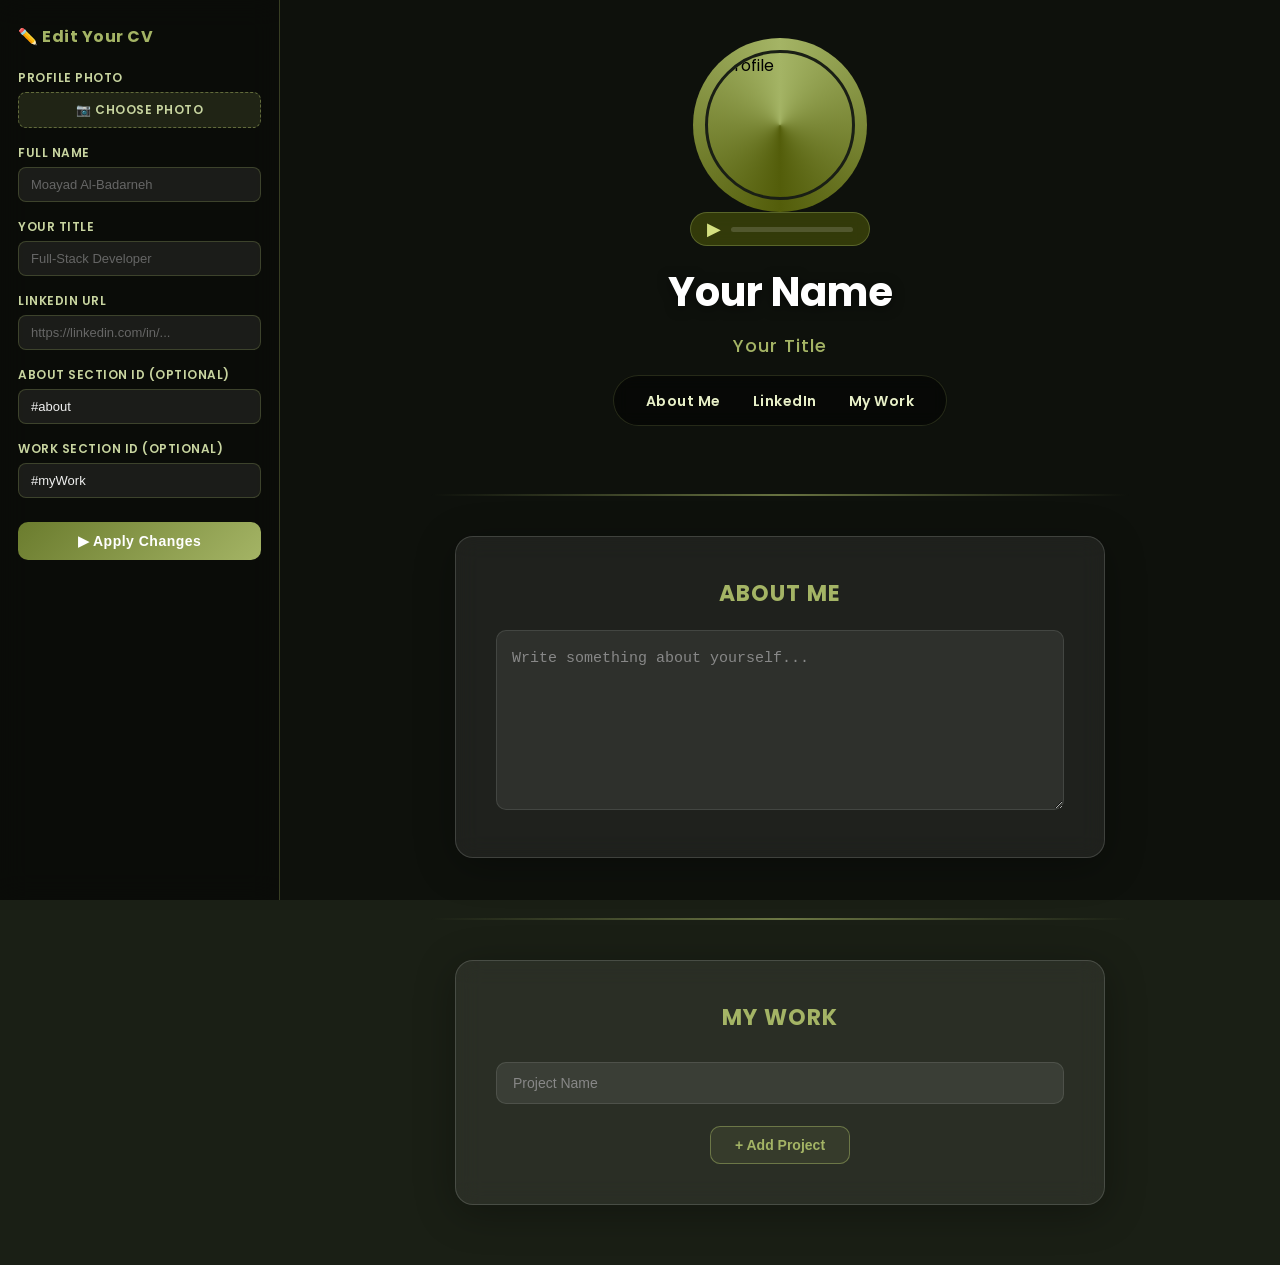
==== index.html @ 5a43d35f "Add files via upload" ====
<!DOCTYPE html>
<html lang="en">
<head>
    <meta charset="UTF-8">
    <meta name="viewport" content="width=device-width, initial-scale=1.0">
    <title>SmartCV</title>
    <link rel="icon" type="image/png" sizes="32x32" href="images/image.png">
    <link rel="stylesheet" href="style.css"/>
</head>
<body>

<!-- ===== خلفية الفيديو ===== -->
<video class="video-background" autoplay muted loop playsinline>
    <source src="vedio/vedio.mp4" type="video/mp4">
</video>
<div class="overlay"></div>

<!-- ===== لوحة التحرير (يسار) ===== -->
<aside class="editor-panel">
    <h3 class="editor-title">✏️ Edit Your CV</h3>

    <div class="input-group">
        <label>Profile Photo</label>
        <label class="file-label" for="profileImage">📷 Choose Photo</label>
        <input type="file" id="profileImage" accept="image/*" style="display:none">
    </div>

    <div class="input-group">
        <label>Full Name</label>
        <input type="text" id="fullName" placeholder="Moayad Al-Badarneh">
    </div>

    <div class="input-group">
        <label>Your Title</label>
        <input type="text" id="titleInput" placeholder="Full-Stack Developer">
    </div>

    <div class="input-group">
        <label>LinkedIn URL</label>
        <input type="url" id="linkedinInput" placeholder="https://linkedin.com/in/...">
    </div>

    <div class="input-group">
        <label>About Section ID (optional)</label>
        <input type="text" id="aboutInput" placeholder="#about" value="#about">
    </div>

    <div class="input-group">
        <label>Work Section ID (optional)</label>
        <input type="text" id="workInput" placeholder="#myWork" value="#myWork">
    </div>

    <button class="btn-primary" onclick="updateAll()">▶ Apply Changes</button>
</aside>

<!-- ===== معاينة السيرة ===== -->
<main class="cv-preview">

    <!-- Header -->
    <header>
        <div class="profile-container">
            <img id="previewImg" class="profile-img" src="https://ui-avatars.com/api/?name=Your+Name&background=535d0a&color=fff&size=150" alt="Profile">
        </div>

        <!-- مشغل الصوت -->
        <div class="audio-player">
            <button id="playBtn">▶</button>
            <div class="progress-container" id="progressContainer">
                <div class="progress" id="progress"></div>
            </div>
        </div>

        <audio id="audio">
            <source src="voice/beard.mp3" type="audio/mpeg">
        </audio>

        <h2 class="profile-name" id="displayName">Your Name</h2>
        <p class="profile-title" id="displayTitle">Your Title</p>

        <nav class="navigation">
            <ul>
                <li><a href="#about" id="aboutLink">About Me</a></li>
                <li><a href="#" id="linkedinLink" target="_blank">LinkedIn</a></li>
                <li><a href="#myWork" id="workLink">My Work</a></li>
            </ul>
        </nav>
    </header>

    <hr/>

    <!-- About Me -->
    <section id="about" class="glass-box">
        <h2>About Me</h2>
        <textarea id="aboutMe" class="about-input" placeholder="Write something about yourself..."></textarea>
    </section>

    <hr/>

    <!-- My Work -->
    <section id="myWork" class="glass-box">
        <h2>My Work</h2>
        <div id="projectsContainer">
            <input type="text" class="project-input" placeholder="Project Name">
        </div>
        <button class="btn-secondary" id="addProjectBtn">+ Add Project</button>
    </section>

</main>

<!-- ===== Scripts ===== -->
<script>
// ---- صورة البروفايل ----
document.getElementById("profileImage").addEventListener("change", function(e) {
    const file = e.target.files[0];
    if (!file) return;
    const reader = new FileReader();
    reader.onload = (event) => {
        document.getElementById("previewImg").src = event.target.result;
    };
    reader.readAsDataURL(file);
});

// ---- تحديث كل شيء دفعة واحدة ----
function updateAll() {
    const name  = document.getElementById("fullName").value.trim();
    const title = document.getElementById("titleInput").value.trim();

    document.getElementById("displayName").innerText  = name  || "Your Name";
    document.getElementById("displayTitle").innerText = title || "Your Title";

    const linkedin = document.getElementById("linkedinInput").value.trim();
    document.getElementById("linkedinLink").href = linkedin || "#";

    document.getElementById("aboutLink").href =
        document.getElementById("aboutInput").value.trim() || "#about";

    document.getElementById("workLink").href =
        document.getElementById("workInput").value.trim() || "#myWork";
}

// ---- تحديث فوري عند الكتابة ----
document.getElementById("fullName").addEventListener("input", () => {
    const v = document.getElementById("fullName").value.trim();
    document.getElementById("displayName").innerText = v || "Your Name";
});
document.getElementById("titleInput").addEventListener("input", () => {
    const v = document.getElementById("titleInput").value.trim();
    document.getElementById("displayTitle").innerText = v || "Your Title";
});

// ---- إضافة مشاريع ----
document.getElementById("addProjectBtn").addEventListener("click", () => {
    const input = document.createElement("input");
    input.type = "text";
    input.placeholder = "Project Name";
    input.classList.add("project-input");
    document.getElementById("projectsContainer").appendChild(input);
});

// ---- مشغل الصوت ----
const audio             = document.getElementById("audio");
const playBtn           = document.getElementById("playBtn");
const progressEl        = document.getElementById("progress");
const progressContainer = document.getElementById("progressContainer");

playBtn.addEventListener("click", () => {
    if (audio.paused) { audio.play();  playBtn.textContent = "❚❚"; }
    else              { audio.pause(); playBtn.textContent = "▶";  }
});

audio.addEventListener("timeupdate", () => {
    if (!audio.duration) return;
    progressEl.style.width = (audio.currentTime / audio.duration * 100) + "%";
});

progressContainer.addEventListener("click", (e) => {
    audio.currentTime = (e.offsetX / progressContainer.clientWidth) * audio.duration;
});

audio.addEventListener("ended", () => { playBtn.textContent = "▶"; });
</script>
</body>
</html>
---- style.css ----
@import url('https://fonts.googleapis.com/css2?family=Poppins:ital,wght@0,400;0,600;1,800&family=Playwrite+NZ+Basic:wght@100..400&display=swap');

/* ===== Reset ===== */
*, *::before, *::after {
    margin: 0;
    padding: 0;
    box-sizing: border-box;
    scroll-behavior: smooth;
}

body {
    font-family: 'Poppins', sans-serif;
    background-color: #1a1f15;
    min-height: 100vh;
    display: flex;
}

/* ===== خلفية الفيديو ===== */
.video-background {
    position: fixed;
    inset: 0;
    width: 100%;
    height: 100%;
    object-fit: cover;
    z-index: -2;
}

.overlay {
    position: fixed;
    inset: 0;
    background: rgba(0, 0, 0, 0.45);
    z-index: -1;
}

/* ===== لوحة التحرير ===== */
.editor-panel {
    position: fixed;
    top: 0;
    left: 0;
    width: 280px;
    height: 100vh;
    overflow-y: auto;
    background: rgba(10, 12, 8, 0.82);
    backdrop-filter: blur(14px);
    -webkit-backdrop-filter: blur(14px);
    border-right: 1px solid rgba(164, 180, 101, 0.3);
    padding: 24px 18px;
    z-index: 100;
    display: flex;
    flex-direction: column;
    gap: 4px;
}

.editor-title {
    color: #a4b465;
    font-size: 16px;
    font-weight: 700;
    margin-bottom: 16px;
    letter-spacing: 0.5px;
}

.input-group {
    display: flex;
    flex-direction: column;
    gap: 5px;
    margin-bottom: 12px;
}

.input-group label {
    color: #c8d5a0;
    font-size: 12px;
    font-weight: 600;
    text-transform: uppercase;
    letter-spacing: 0.5px;
}

.input-group input {
    padding: 9px 12px;
    border-radius: 8px;
    border: 1px solid rgba(164, 180, 101, 0.25);
    outline: none;
    background: rgba(255, 255, 255, 0.07);
    color: #f0f0f0;
    font-size: 13px;
    transition: border-color 0.2s;
}

.input-group input:focus {
    border-color: #a4b465;
    background: rgba(164, 180, 101, 0.08);
}

.input-group input::placeholder { color: #666; }

.file-label {
    display: inline-block;
    padding: 8px 14px;
    border-radius: 8px;
    background: rgba(164, 180, 101, 0.15);
    border: 1px dashed rgba(164, 180, 101, 0.5);
    color: #a4b465;
    font-size: 13px;
    cursor: pointer;
    text-align: center;
    transition: background 0.2s;
}
.file-label:hover { background: rgba(164, 180, 101, 0.25); }

.btn-primary {
    margin-top: 8px;
    padding: 11px;
    width: 100%;
    border: none;
    border-radius: 10px;
    background: linear-gradient(135deg, #6b7c2e, #a4b465);
    color: #fff;
    font-size: 14px;
    font-weight: 700;
    cursor: pointer;
    letter-spacing: 0.5px;
    transition: opacity 0.2s, transform 0.15s;
}
.btn-primary:hover { opacity: 0.9; transform: translateY(-1px); }

/* ===== منطقة المعاينة ===== */
.cv-preview {
    margin-left: 280px;
    flex: 1;
    min-height: 100vh;
    position: relative;
    z-index: 1;
}

/* ===== Header ===== */
header {
    display: flex;
    flex-direction: column;
    align-items: center;
    gap: 10px;
    padding: 48px 0 28px;
}

/* ===== صورة البروفايل ===== */
.profile-container {
    position: relative;
    width: 154px;
    height: 154px;
    display: flex;
    justify-content: center;
    align-items: center;
}

.profile-container::before {
    content: "";
    position: absolute;
    width: 174px;
    height: 174px;
    border-radius: 50%;
    background: conic-gradient(#a4b465, #535d0a, #a4b465);
    animation: rotateBorder 3s linear infinite;
    z-index: 0;
}

@keyframes rotateBorder {
    to { transform: rotate(360deg); }
}

.profile-img {
    width: 150px;
    height: 150px;
    border-radius: 50%;
    object-fit: cover;
    position: relative;
    z-index: 1;
    border: 3px solid #1a1f15;
}

/* ===== اسم وعنوان ===== */
.profile-name {
    color: #ffffff;
    font-size: 40px;
    font-weight: 700;
    text-align: center;
    margin-top: 6px;
    text-shadow: 0 2px 12px rgba(0,0,0,0.5);
}

.profile-title {
    color: #a4b465;
    font-size: 18px;
    font-weight: 500;
    text-align: center;
    letter-spacing: 1px;
}

/* ===== مشغل الصوت ===== */
.audio-player {
    display: flex;
    align-items: center;
    gap: 10px;
    background: rgba(83, 93, 10, 0.55);
    backdrop-filter: blur(8px);
    -webkit-backdrop-filter: blur(8px);
    border: 1px solid rgba(164, 180, 101, 0.35);
    padding: 7px 16px;
    border-radius: 30px;
    width: 180px;
}

#audio { display: none; }

#playBtn {
    background: none;
    border: none;
    color: #d4e080;
    font-size: 18px;
    cursor: pointer;
    line-height: 1;
    flex-shrink: 0;
}

.progress-container {
    flex: 1;
    height: 5px;
    background: rgba(255,255,255,0.15);
    border-radius: 5px;
    overflow: hidden;
    cursor: pointer;
}

.progress {
    height: 100%;
    width: 0%;
    background: #a4b465;
    border-radius: 5px;
    transition: width 0.1s linear;
}

/* ===== Navigation ===== */
.navigation ul {
    display: flex;
    list-style: none;
    gap: 2rem;
    background: rgba(0,0,0,0.5);
    backdrop-filter: blur(8px);
    padding: 12px 32px;
    border-radius: 30px;
    border: 1px solid rgba(164, 180, 101, 0.2);
    margin-top: 6px;
}

.navigation a {
    color: #e8f0c8;
    text-decoration: none;
    font-weight: 600;
    font-size: 14px;
    letter-spacing: 0.5px;
    transition: color 0.2s;
}

.navigation a:hover { color: #a4b465; }

/* ===== HR ===== */
hr {
    border: none;
    height: 2px;
    width: 70%;
    margin: 40px auto;
    background: linear-gradient(90deg, transparent, #a4b465, transparent);
    opacity: 0.6;
    border-radius: 5px;
}

/* ===== Glass Sections ===== */
.glass-box {
    width: 65%;
    margin: 0 auto 60px;
    padding: 40px;
    border-radius: 18px;
    background: rgba(255, 255, 255, 0.07);
    backdrop-filter: blur(12px);
    -webkit-backdrop-filter: blur(12px);
    border: 1px solid rgba(255, 255, 255, 0.15);
    color: white;
    text-align: center;
    box-shadow: 0 8px 40px rgba(0, 0, 0, 0.3);
}

.glass-box h2 {
    font-size: 22px;
    font-weight: 700;
    color: #a4b465;
    margin-bottom: 20px;
    letter-spacing: 1px;
    text-transform: uppercase;
}

/* ===== About Textarea ===== */
.about-input {
    width: 100%;
    min-height: 180px;
    padding: 15px;
    border: 1px solid rgba(255,255,255,0.1);
    border-radius: 10px;
    resize: vertical;
    outline: none;
    background: rgba(255, 255, 255, 0.07);
    color: white;
    font-size: 15px;
    line-height: 1.7;
    transition: border-color 0.2s;
}
.about-input:focus { border-color: #a4b465; }
.about-input::placeholder { color: #888; }

/* ===== Projects ===== */
.project-input {
    width: 100%;
    padding: 12px 16px;
    margin: 8px 0;
    border-radius: 10px;
    border: 1px solid rgba(255,255,255,0.1);
    outline: none;
    background: rgba(255, 255, 255, 0.08);
    color: white;
    font-size: 14px;
    transition: border-color 0.2s;
}
.project-input:focus { border-color: #a4b465; }
.project-input::placeholder { color: #888; }

.btn-secondary {
    margin-top: 14px;
    padding: 10px 24px;
    border: 1px solid rgba(164, 180, 101, 0.5);
    border-radius: 10px;
    background: rgba(164, 180, 101, 0.1);
    color: #a4b465;
    font-size: 14px;
    font-weight: 600;
    cursor: pointer;
    transition: background 0.2s, transform 0.15s;
}
.btn-secondary:hover {
    background: rgba(164, 180, 101, 0.22);
    transform: translateY(-1px);
}

/* ===== Scrollbar ===== */
.editor-panel::-webkit-scrollbar { width: 4px; }
.editor-panel::-webkit-scrollbar-thumb { background: rgba(164,180,101,0.3); border-radius: 4px; }

/* ===== Responsive ===== */
@media (max-width: 768px) {
    body { flex-direction: column; }

    .editor-panel {
        position: relative;
        width: 100%;
        height: auto;
        border-right: none;
        border-bottom: 1px solid rgba(164, 180, 101, 0.3);
    }

    .cv-preview { margin-left: 0; }

    .glass-box { width: 90%; padding: 24px; }

    .profile-name { font-size: 28px; }

    .navigation ul { gap: 1rem; padding: 10px 20px; flex-wrap: wrap; justify-content: center; }
}
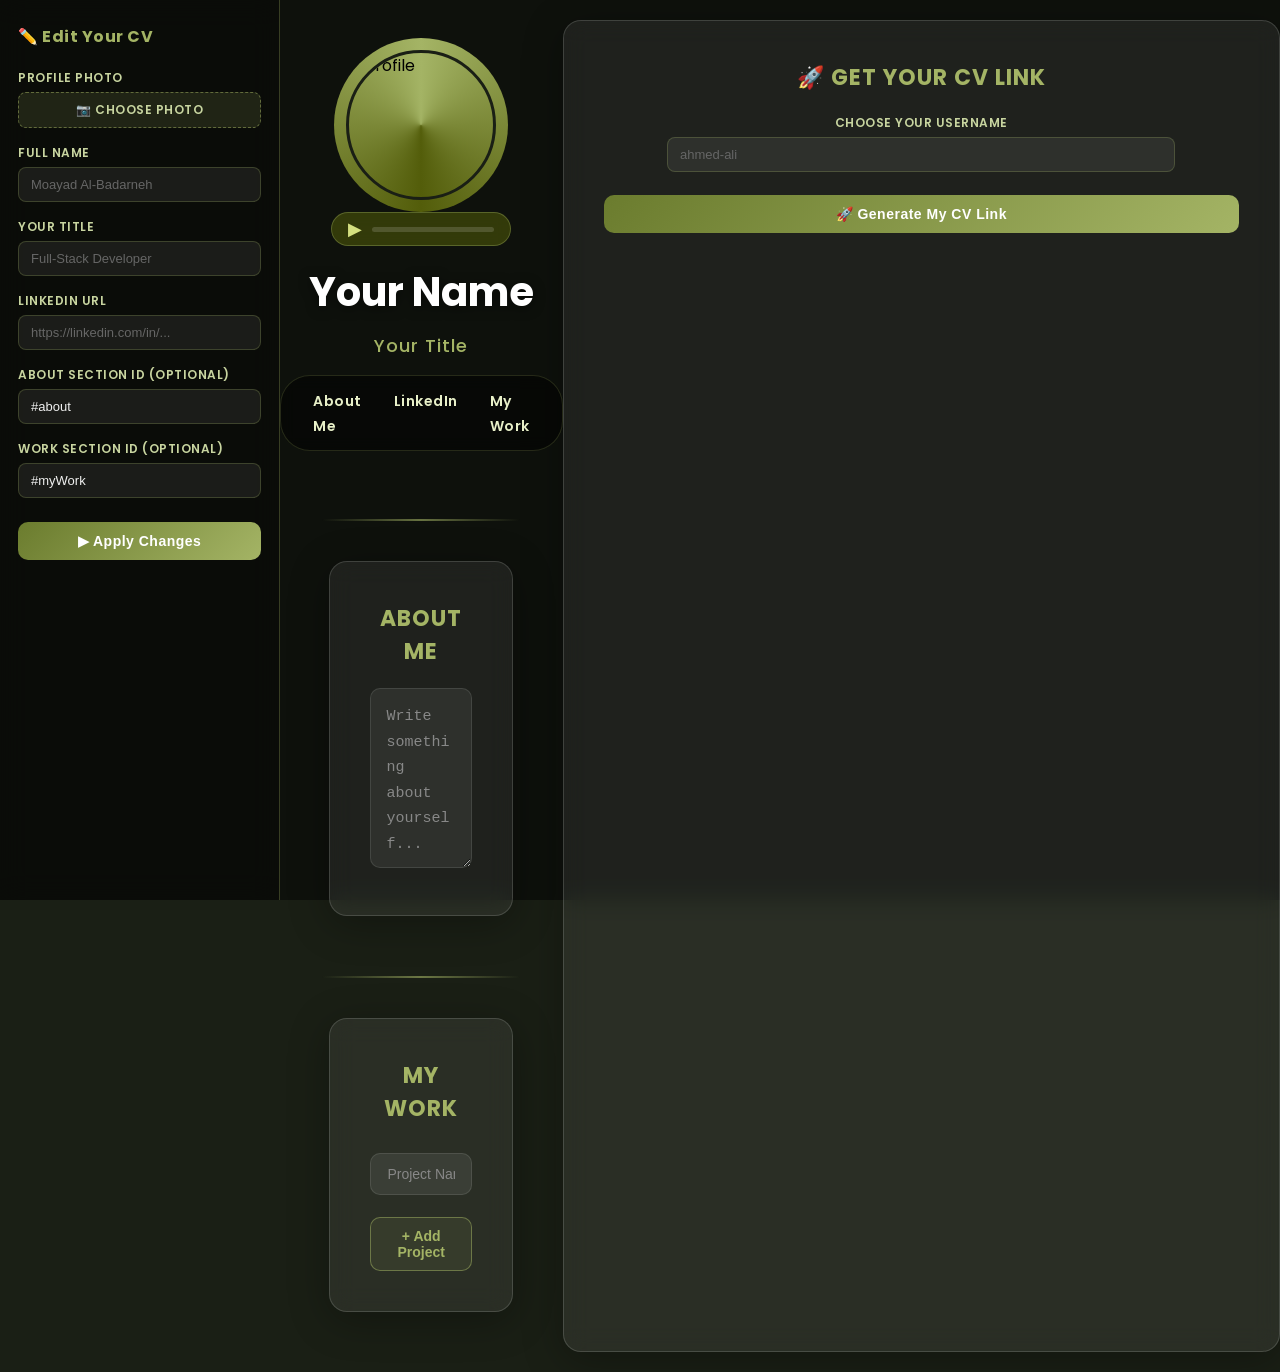
==== commit d45443ca: "Update index.html" ====
--- a/index.html
+++ b/index.html
@@ -179,5 +179,102 @@
 
 audio.addEventListener("ended", () => { playBtn.textContent = "▶"; });
 </script>
+    <!-- زر Generate -->
+<div class="glass-box" style="text-align:center; margin: 20px auto; width:65%">
+    <h2>🚀 Get Your CV Link</h2>
+    
+    <div class="input-group" style="width:80%; margin: 15px auto">
+        <label>Choose Your Username</label>
+        <input type="text" id="cvUsername" placeholder="ahmed-ali">
+    </div>
+
+    <button class="btn-primary" onclick="generateCV()" id="generateBtn">
+        🚀 Generate My CV Link
+    </button>
+
+    <div id="resultBox" style="display:none; margin-top:20px">
+        <p style="color:#a4b465; margin-bottom:10px">✅ Your CV is live at:</p>
+        <a id="cvLink" href="#" target="_blank" 
+           style="color:#fff; font-size:16px; word-break:break-all"></a>
+    </div>
+</div>
+
+<script>
+async function generateCV() {
+    const username = document.getElementById("cvUsername").value.trim();
+    if (!username) { alert("اكتب username أولاً!"); return; }
+
+    const btn = document.getElementById("generateBtn");
+    btn.textContent = "⏳ جاري الإنشاء...";
+    btn.disabled = true;
+
+    const name    = document.getElementById("displayName").innerText;
+    const title   = document.getElementById("displayTitle").innerText;
+    const about   = document.getElementById("aboutMe").value;
+    const projects = [...document.querySelectorAll(".project-input")]
+        .map(i => i.value).filter(Boolean);
+
+    const htmlContent = `<!DOCTYPE html>
+<html lang="en">
+<head>
+  <meta charset="UTF-8">
+  <meta name="viewport" content="width=device-width, initial-scale=1.0">
+  <title>${name} — CV</title>
+  <style>
+    *{margin:0;padding:0;box-sizing:border-box}
+    body{background:#1a1f15;font-family:'Poppins',sans-serif;color:#fff}
+    header{text-align:center;padding:60px 20px 30px}
+    h1{font-size:40px}
+    .subtitle{color:#a4b465;font-size:20px;margin-top:8px}
+    section{width:65%;margin:30px auto;background:rgba(255,255,255,0.07);
+            backdrop-filter:blur(12px);border:1px solid rgba(255,255,255,0.15);
+            border-radius:18px;padding:40px}
+    h2{color:#a4b465;margin-bottom:16px}
+    p{line-height:1.8;color:#ddd}
+    .project{background:rgba(255,255,255,0.1);padding:12px;
+             border-radius:10px;margin:8px 0;color:#fff}
+  </style>
+</head>
+<body>
+  <header>
+    <h1>${name}</h1>
+    <p class="subtitle">${title}</p>
+  </header>
+  <section>
+    <h2>About Me</h2>
+    <p>${about}</p>
+  </section>
+  <section>
+    <h2>My Work</h2>
+    ${projects.map(p => `<div class="project">${p}</div>`).join("")}
+  </section>
 </body>
-</html>+</html>`;
+
+    try {
+        const res = await fetch("https://smartcv.mwydbdarnt.workers.dev", {
+            method: "POST",
+            headers: { "Content-Type": "application/json" },
+            body: JSON.stringify({ username, htmlContent }),
+        });
+
+        const data = await res.json();
+
+        if (data.url) {
+            document.getElementById("resultBox").style.display = "block";
+            const link = document.getElementById("cvLink");
+            link.href = data.url;
+            link.textContent = data.url;
+        } else {
+            alert("خطأ: " + data.error);
+        }
+    } catch (e) {
+        alert("حدث خطأ، تأكد من الاتصال");
+    } finally {
+        btn.textContent = "🚀 Generate My CV Link";
+        btn.disabled = false;
+    }
+}
+</script>
+</body>
+</html>
